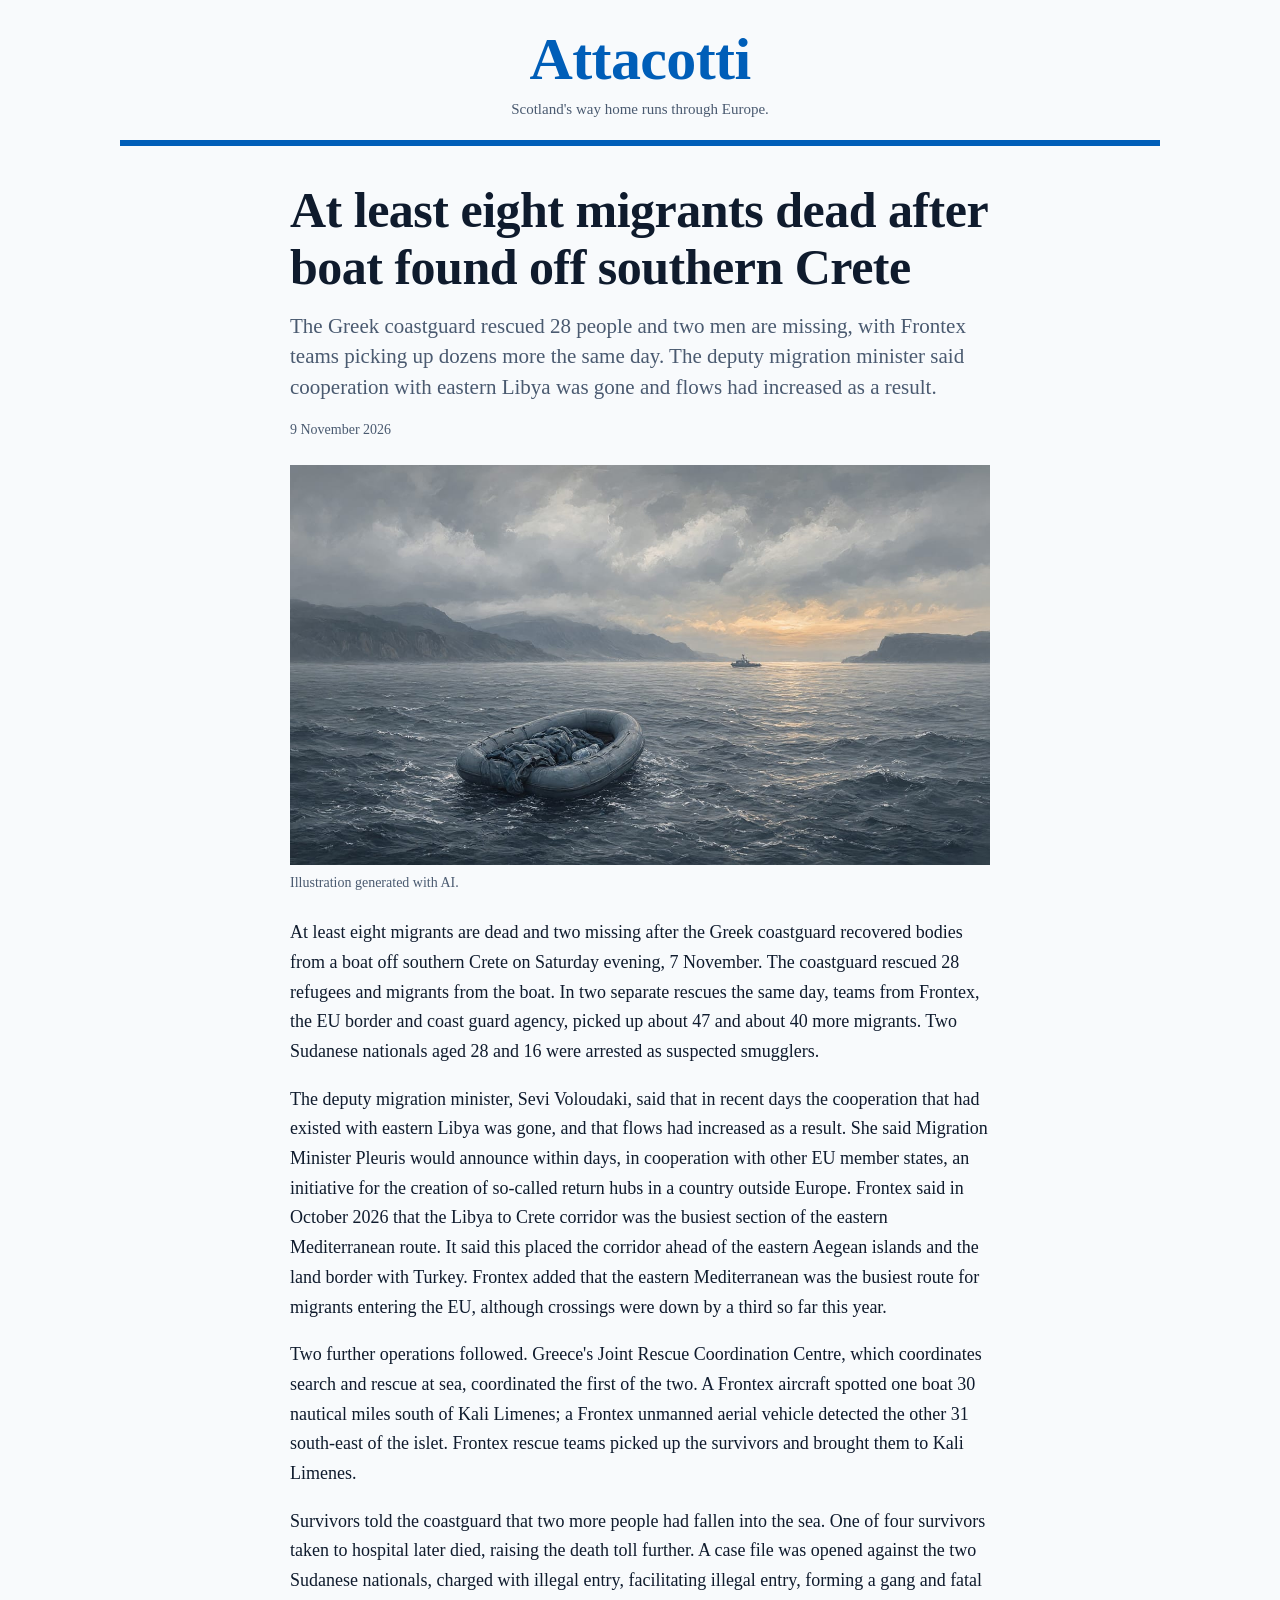
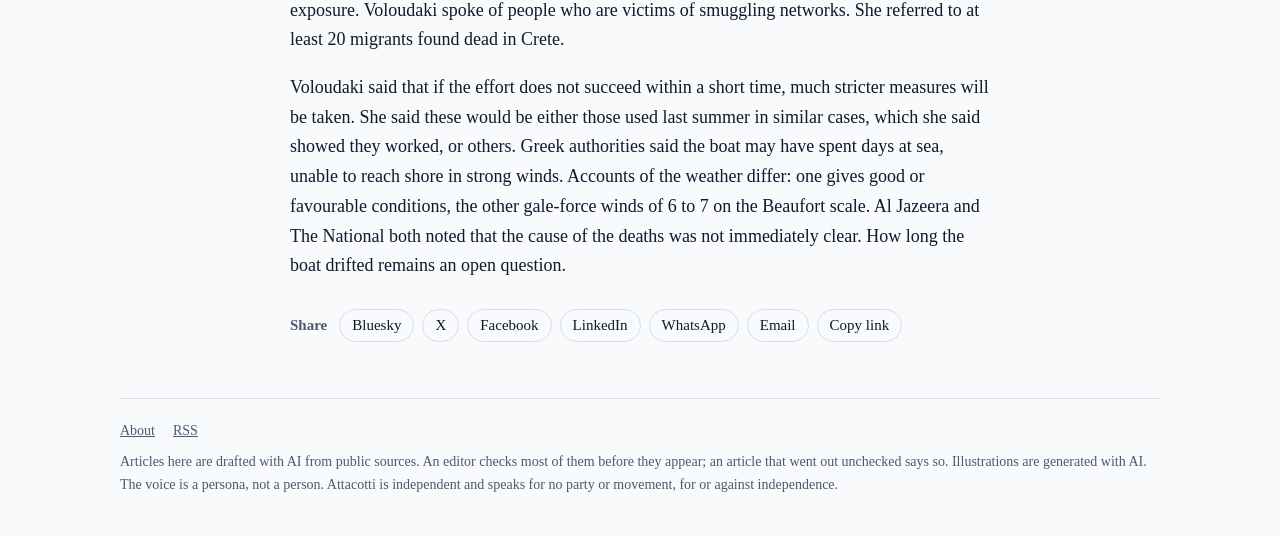
==== 2026/11/at-least-eight-migrants-dead-after-boat-found-off/index.html @ 4fd444da "Update site" ====
<!doctype html>
<html lang="en">
<head>
<meta charset="utf-8">
<meta name="viewport" content="width=device-width, initial-scale=1">
<title>At least eight migrants dead after boat found off southern Crete | Attacotti</title>
<meta name="description" content="The Greek coastguard rescued 28 people and two men are missing, with Frontex teams picking up dozens more the same day. The deputy migration minister said cooperation with eastern Libya was gone and flows had increased as a result.">
<link rel="canonical" href="https://news-officina.github.io/attacotti/2026/11/at-least-eight-migrants-dead-after-boat-found-off/">
<meta property="og:site_name" content="Attacotti">
<meta property="og:title" content="At least eight migrants dead after boat found off southern Crete">
<meta property="og:description" content="The Greek coastguard rescued 28 people and two men are missing, with Frontex teams picking up dozens more the same day. The deputy migration minister said cooperation with eastern Libya was gone and flows had increased as a result.">
<meta property="og:type" content="article">
<meta property="og:url" content="https://news-officina.github.io/attacotti/2026/11/at-least-eight-migrants-dead-after-boat-found-off/">
<meta property="og:image" content="https://news-officina.github.io/attacotti/images/977dd930-7183-41e3-8b31-c38ce11d03f6.jpg">
<meta property="og:image:type" content="image/jpeg">
<meta property="og:image:width" content="1344">
<meta property="og:image:height" content="768">
<meta property="og:image:alt" content="An empty drifting dinghy far from a distant coast under one warm band of light.">
<meta property="article:published_time" content="2026-11-09T13:55:37.851Z">
<meta property="article:modified_time" content="2026-11-09T13:55:37.851Z">
<meta name="twitter:card" content="summary_large_image">
<meta name="twitter:title" content="At least eight migrants dead after boat found off southern Crete">
<meta name="twitter:description" content="The Greek coastguard rescued 28 people and two men are missing, with Frontex teams picking up dozens more the same day. The deputy migration minister said cooperation with eastern Libya was gone and flows had increased as a result.">
<meta name="twitter:image" content="https://news-officina.github.io/attacotti/images/977dd930-7183-41e3-8b31-c38ce11d03f6.jpg">
<meta name="twitter:image:alt" content="An empty drifting dinghy far from a distant coast under one warm band of light.">
<link rel="stylesheet" href="../../../style.css">
<link rel="alternate" type="application/rss+xml" title="Attacotti" href="../../../feed.xml">
</head>
<body>
<div class="wrap">

<header class="masthead">
<a href="../../../"><p class="name">Attacotti</p></a>
<p class="tagline">Scotland's way home runs through Europe.</p>
</header>
<main><article class="article">

<h1>At least eight migrants dead after boat found off southern Crete</h1>
<p class="standfirst">The Greek coastguard rescued 28 people and two men are missing, with Frontex teams picking up dozens more the same day. The deputy migration minister said cooperation with eastern Libya was gone and flows had increased as a result.</p>
<time class="date" datetime="2026-11-09">9 November 2026</time>

<figure><img src="../../../images/977dd930-7183-41e3-8b31-c38ce11d03f6.jpg" alt="An empty drifting dinghy far from a distant coast under one warm band of light." width="1344" height="768"><figcaption>Illustration generated with AI.</figcaption></figure>
<p class="body">At least eight migrants are dead and two missing after the Greek coastguard recovered bodies from a boat off southern Crete on Saturday evening, 7 November. The coastguard rescued 28 refugees and migrants from the boat. In two separate rescues the same day, teams from Frontex, the EU border and coast guard agency, picked up about 47 and about 40 more migrants. Two Sudanese nationals aged 28 and 16 were arrested as suspected smugglers.</p>
<p class="body">The deputy migration minister, Sevi Voloudaki, said that in recent days the cooperation that had existed with eastern Libya was gone, and that flows had increased as a result. She said Migration Minister Pleuris would announce within days, in cooperation with other EU member states, an initiative for the creation of so-called return hubs in a country outside Europe. Frontex said in October 2026 that the Libya to Crete corridor was the busiest section of the eastern Mediterranean route. It said this placed the corridor ahead of the eastern Aegean islands and the land border with Turkey. Frontex added that the eastern Mediterranean was the busiest route for migrants entering the EU, although crossings were down by a third so far this year.</p>
<p class="body">Two further operations followed. Greece's Joint Rescue Coordination Centre, which coordinates search and rescue at sea, coordinated the first of the two. A Frontex aircraft spotted one boat 30 nautical miles south of Kali Limenes; a Frontex unmanned aerial vehicle detected the other 31 south-east of the islet. Frontex rescue teams picked up the survivors and brought them to Kali Limenes.</p>
<p class="body">Survivors told the coastguard that two more people had fallen into the sea. One of four survivors taken to hospital later died, raising the death toll further. A case file was opened against the two Sudanese nationals, charged with illegal entry, facilitating illegal entry, forming a gang and fatal exposure. Voloudaki spoke of people who are victims of smuggling networks. She referred to at least 20 migrants found dead in Crete.</p>
<p class="body">Voloudaki said that if the effort does not succeed within a short time, much stricter measures will be taken. She said these would be either those used last summer in similar cases, which she said showed they worked, or others. Greek authorities said the boat may have spent days at sea, unable to reach shore in strong winds. Accounts of the weather differ: one gives good or favourable conditions, the other gale-force winds of 6 to 7 on the Beaufort scale. Al Jazeera and The National both noted that the cause of the deaths was not immediately clear. How long the boat drifted remains an open question.</p>

<nav class="share" aria-label="Share this article" data-title="At least eight migrants dead after boat found off southern Crete" data-url="https://news-officina.github.io/attacotti/2026/11/at-least-eight-migrants-dead-after-boat-found-off/">
<span class="share-label">Share</span>
<button type="button" class="share-native" hidden>Share…</button>
<a href="https://bsky.app/intent/compose?text=At%20least%20eight%20migrants%20dead%20after%20boat%20found%20off%20southern%20Crete%20https%3A%2F%2Fnews-officina.github.io%2Fattacotti%2F2026%2F11%2Fat-least-eight-migrants-dead-after-boat-found-off%2F" target="_blank" rel="noopener noreferrer">Bluesky</a>
<a href="https://x.com/intent/post?text=At%20least%20eight%20migrants%20dead%20after%20boat%20found%20off%20southern%20Crete&amp;url=https%3A%2F%2Fnews-officina.github.io%2Fattacotti%2F2026%2F11%2Fat-least-eight-migrants-dead-after-boat-found-off%2F" target="_blank" rel="noopener noreferrer">X</a>
<a href="https://www.facebook.com/sharer/sharer.php?u=https%3A%2F%2Fnews-officina.github.io%2Fattacotti%2F2026%2F11%2Fat-least-eight-migrants-dead-after-boat-found-off%2F" target="_blank" rel="noopener noreferrer">Facebook</a>
<a href="https://www.linkedin.com/sharing/share-offsite/?url=https%3A%2F%2Fnews-officina.github.io%2Fattacotti%2F2026%2F11%2Fat-least-eight-migrants-dead-after-boat-found-off%2F" target="_blank" rel="noopener noreferrer">LinkedIn</a>
<a href="https://wa.me/?text=At%20least%20eight%20migrants%20dead%20after%20boat%20found%20off%20southern%20Crete%20https%3A%2F%2Fnews-officina.github.io%2Fattacotti%2F2026%2F11%2Fat-least-eight-migrants-dead-after-boat-found-off%2F" target="_blank" rel="noopener noreferrer">WhatsApp</a>
<a href="mailto:?subject=At%20least%20eight%20migrants%20dead%20after%20boat%20found%20off%20southern%20Crete&amp;body=The%20Greek%20coastguard%20rescued%2028%20people%20and%20two%20men%20are%20missing%2C%20with%20Frontex%20teams%20picking%20up%20dozens%20more%20the%20same%20day.%20The%20deputy%20migration%20minister%20said%20cooperation%20with%20eastern%20Libya%20was%20gone%20and%20flows%20had%20increased%20as%20a%20result.%0A%0Ahttps%3A%2F%2Fnews-officina.github.io%2Fattacotti%2F2026%2F11%2Fat-least-eight-migrants-dead-after-boat-found-off%2F">Email</a>
<button type="button" class="share-copy" hidden>Copy link</button>
</nav>
<script>
(function () {
  var row = document.querySelector(".share");
  if (!row) return;
  var url = row.getAttribute("data-url") || location.href;
  var title = row.getAttribute("data-title") || document.title;
  var own = row.querySelector(".share-native");
  var copy = row.querySelector(".share-copy");
  if (own && navigator.share) {
    own.hidden = false;
    own.onclick = function () { navigator.share({ title: title, url: url }).catch(function () {}); };
  }
  if (copy && navigator.clipboard) {
    copy.hidden = false;
    copy.onclick = function () {
      navigator.clipboard.writeText(url).then(function () {
        copy.textContent = "Link copied";
        setTimeout(function () { copy.textContent = "Copy link"; }, 2000);
      });
    };
  }
})();
</script>
</article></main>
<footer>
<nav><a href="../../../about/">About</a><a href="../../../feed.xml">RSS</a></nav>
<div>Articles here are drafted with AI from public sources. An editor checks most of them before they appear; an article that went out unchecked says so. Illustrations are generated with AI. The voice is a persona, not a person. Attacotti is independent and speaks for no party or movement, for or against independence.</div>
</footer>
</div>
</body>
</html>
---- style.css ----
:root {
  --paper: #f8fafc;
  --ink: #0f1b2d;
  --muted: #4a5a70;
  --rule: #d3dce8;
  --accent: #005EB8;
  --heading: 'Scotch Display', 'Miller Display', Georgia, 'Times New Roman', serif;
  --body: Charter, 'Iowan Old Style', Georgia, serif;
}
@media (prefers-color-scheme: dark) {
  :root {
    --paper: #0b1626;
    --ink: #e8eef6;
    --muted: #a7b4c6;
    --rule: #22324a;
    --accent: #7db7f0;
  }
}
* { box-sizing: border-box; }
html { -webkit-text-size-adjust: 100%; }
body { margin: 0; background: var(--paper); color: var(--ink); font: 18px/1.65 var(--body); }
a { color: inherit; }
img { display: block; max-width: 100%; height: auto; }
.wrap { width: 100%; max-width: 1080px; margin: 0 auto; padding: 0 20px; }
.kicker { margin: 0 0 6px; font-size: 13px; font-weight: 700; letter-spacing: 0.06em; text-transform: uppercase; color: var(--accent); }
.banner { display: block; width: 100%; height: auto; aspect-ratio: 4 / 1; object-fit: cover; margin-top: 16px; border-radius: 4px; }
.masthead { padding: 28px 0 18px; border-bottom: 6px solid var(--accent); text-align: center; }
.masthead a { text-decoration: none; }
.name { margin: 0; font: 700 clamp(34px, 7vw, 60px)/1.05 var(--heading); letter-spacing: -0.01em; color: var(--accent); }
.tagline { margin: 6px 0 0; font-size: 15px; color: var(--muted); }
h1, h2, h3 { font-family: var(--heading); font-weight: 700; line-height: 1.15; }
.lead { display: grid; gap: 24px; padding: 32px 0; border-bottom: 1px solid var(--rule); }
.lead-text { align-self: center; }
.lead h2 { margin: 0 0 12px; font-size: clamp(30px, 5vw, 46px); letter-spacing: -0.01em; }
.lead p { margin: 0; color: var(--muted); }
.stories { display: grid; gap: 0 32px; padding-bottom: 24px; }
.story { padding: 24px 0; border-bottom: 1px solid var(--rule); }
.story img { margin-bottom: 12px; }
.story h3 { margin: 0 0 8px; font-size: 23px; }
.story p { margin: 0; font-size: 16px; line-height: 1.5; color: var(--muted); }
.lead a, .story a { text-decoration: none; }
.lead a:hover, .story a:hover { text-decoration: underline; text-decoration-thickness: 2px; text-underline-offset: 4px; }
.date { display: block; margin-top: 10px; font-size: 14px; color: var(--muted); }
.article { max-width: 700px; margin: 0 auto; padding: 36px 0 24px; }
.article h1 { margin: 0 0 14px; font-size: clamp(32px, 6vw, 50px); letter-spacing: -0.01em; }
.standfirst { margin: 0 0 16px; font-size: 21px; line-height: 1.45; color: var(--muted); }
.article figure { margin: 24px 0; }
.article figcaption { margin-top: 6px; font-size: 14px; color: var(--muted); }
.image-note { margin: 4px 0; font-size: 12px; color: var(--muted); }
.article h2 { margin: 34px 0 10px; font-size: 24px; }
.correction { margin: 0 0 20px; padding: 12px 14px; border-left: 4px solid var(--accent); font-size: 16px; line-height: 1.5; }
.unreviewed { margin: 28px 0 0; padding-top: 12px; border-top: 1px solid var(--rule); font-size: 14px; line-height: 1.5; color: var(--muted); }
.article p.body { margin: 0 0 18px; }
.share { display: flex; flex-wrap: wrap; align-items: center; gap: 8px; margin: 28px 0 0; font-size: 15px; line-height: 1.4; }
.share-label { margin-right: 4px; font-weight: 700; color: var(--muted); }
.share a, .share button { padding: 5px 12px; border: 1px solid var(--rule); border-radius: 999px; background: none; color: var(--ink); font: inherit; text-decoration: none; cursor: pointer; }
.share a:hover, .share button:hover { border-color: var(--accent); color: var(--accent); }
.share [hidden] { display: none; }
button:focus-visible { outline: 2px solid var(--accent); outline-offset: 3px; }
.page { max-width: 700px; margin: 0 auto; padding: 36px 0; }
.page h1 { margin: 0 0 16px; font-size: 38px; }
footer { margin-top: 32px; padding: 20px 0 40px; border-top: 1px solid var(--rule); font-size: 14px; color: var(--muted); }
footer nav { display: flex; gap: 18px; flex-wrap: wrap; margin-bottom: 8px; }
a:focus-visible { outline: 2px solid var(--accent); outline-offset: 3px; }
@media (min-width: 760px) {
  .lead.has-image { grid-template-columns: 3fr 2fr; }
  .stories { grid-template-columns: repeat(2, 1fr); }
}
@media (min-width: 1000px) { .stories { grid-template-columns: repeat(3, 1fr); } }
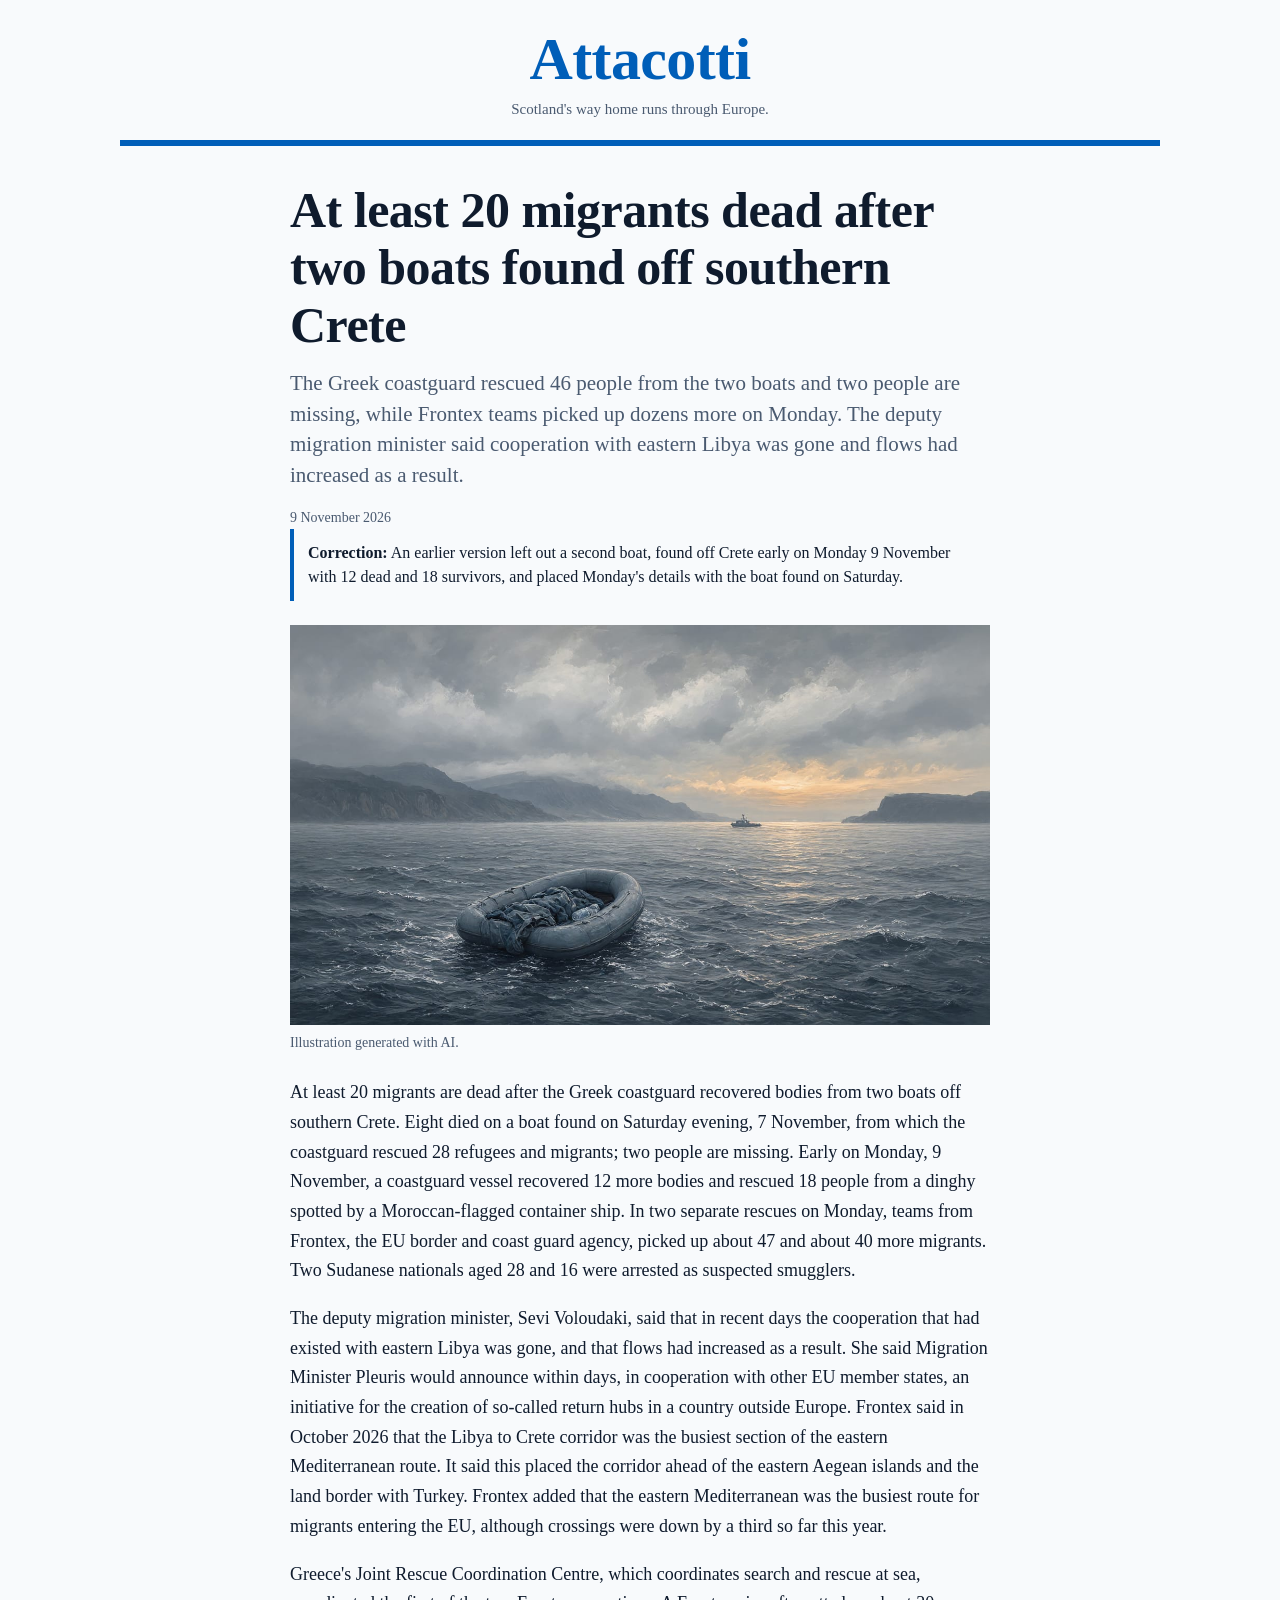
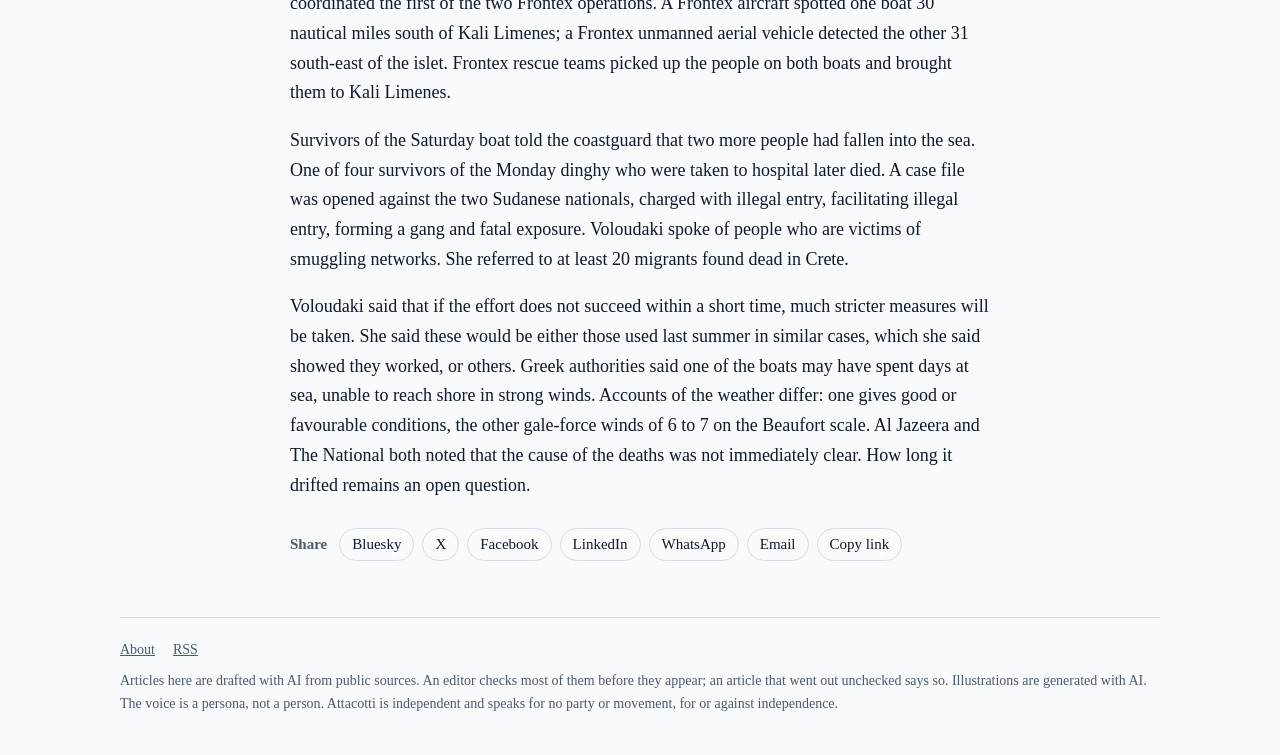
==== commit 646d8c80: "Update site" ====
--- a/2026/11/at-least-eight-migrants-dead-after-boat-found-off/index.html
+++ b/2026/11/at-least-eight-migrants-dead-after-boat-found-off/index.html
@@ -3,12 +3,12 @@
 <head>
 <meta charset="utf-8">
 <meta name="viewport" content="width=device-width, initial-scale=1">
-<title>At least eight migrants dead after boat found off southern Crete | Attacotti</title>
-<meta name="description" content="The Greek coastguard rescued 28 people and two men are missing, with Frontex teams picking up dozens more the same day. The deputy migration minister said cooperation with eastern Libya was gone and flows had increased as a result.">
+<title>At least 20 migrants dead after two boats found off southern Crete | Attacotti</title>
+<meta name="description" content="The Greek coastguard rescued 46 people from the two boats and two people are missing, while Frontex teams picked up dozens more on Monday. The deputy migration minister said cooperation with eastern Libya was gone and flows had increased as a result.">
 <link rel="canonical" href="https://news-officina.github.io/attacotti/2026/11/at-least-eight-migrants-dead-after-boat-found-off/">
 <meta property="og:site_name" content="Attacotti">
-<meta property="og:title" content="At least eight migrants dead after boat found off southern Crete">
-<meta property="og:description" content="The Greek coastguard rescued 28 people and two men are missing, with Frontex teams picking up dozens more the same day. The deputy migration minister said cooperation with eastern Libya was gone and flows had increased as a result.">
+<meta property="og:title" content="At least 20 migrants dead after two boats found off southern Crete">
+<meta property="og:description" content="The Greek coastguard rescued 46 people from the two boats and two people are missing, while Frontex teams picked up dozens more on Monday. The deputy migration minister said cooperation with eastern Libya was gone and flows had increased as a result.">
 <meta property="og:type" content="article">
 <meta property="og:url" content="https://news-officina.github.io/attacotti/2026/11/at-least-eight-migrants-dead-after-boat-found-off/">
 <meta property="og:image" content="https://news-officina.github.io/attacotti/images/977dd930-7183-41e3-8b31-c38ce11d03f6.jpg">
@@ -17,10 +17,10 @@
 <meta property="og:image:height" content="768">
 <meta property="og:image:alt" content="An empty drifting dinghy far from a distant coast under one warm band of light.">
 <meta property="article:published_time" content="2026-11-09T13:55:37.851Z">
-<meta property="article:modified_time" content="2026-11-09T13:55:37.851Z">
+<meta property="article:modified_time" content="2026-11-09T23:15:58.625Z">
 <meta name="twitter:card" content="summary_large_image">
-<meta name="twitter:title" content="At least eight migrants dead after boat found off southern Crete">
-<meta name="twitter:description" content="The Greek coastguard rescued 28 people and two men are missing, with Frontex teams picking up dozens more the same day. The deputy migration minister said cooperation with eastern Libya was gone and flows had increased as a result.">
+<meta name="twitter:title" content="At least 20 migrants dead after two boats found off southern Crete">
+<meta name="twitter:description" content="The Greek coastguard rescued 46 people from the two boats and two people are missing, while Frontex teams picked up dozens more on Monday. The deputy migration minister said cooperation with eastern Libya was gone and flows had increased as a result.">
 <meta name="twitter:image" content="https://news-officina.github.io/attacotti/images/977dd930-7183-41e3-8b31-c38ce11d03f6.jpg">
 <meta name="twitter:image:alt" content="An empty drifting dinghy far from a distant coast under one warm band of light.">
 <link rel="stylesheet" href="../../../style.css">
@@ -35,26 +35,26 @@
 </header>
 <main><article class="article">
 
-<h1>At least eight migrants dead after boat found off southern Crete</h1>
-<p class="standfirst">The Greek coastguard rescued 28 people and two men are missing, with Frontex teams picking up dozens more the same day. The deputy migration minister said cooperation with eastern Libya was gone and flows had increased as a result.</p>
+<h1>At least 20 migrants dead after two boats found off southern Crete</h1>
+<p class="standfirst">The Greek coastguard rescued 46 people from the two boats and two people are missing, while Frontex teams picked up dozens more on Monday. The deputy migration minister said cooperation with eastern Libya was gone and flows had increased as a result.</p>
 <time class="date" datetime="2026-11-09">9 November 2026</time>
+<p class="correction"><strong>Correction:</strong> An earlier version left out a second boat, found off Crete early on Monday 9 November with 12 dead and 18 survivors, and placed Monday's details with the boat found on Saturday.</p>
+<figure><img src="../../../images/977dd930-7183-41e3-8b31-c38ce11d03f6.jpg" alt="An empty drifting dinghy far from a distant coast under one warm band of light." width="1344" height="768"><figcaption>Illustration generated with AI.</figcaption></figure>
+<p class="body">At least 20 migrants are dead after the Greek coastguard recovered bodies from two boats off southern Crete. Eight died on a boat found on Saturday evening, 7 November, from which the coastguard rescued 28 refugees and migrants; two people are missing. Early on Monday, 9 November, a coastguard vessel recovered 12 more bodies and rescued 18 people from a dinghy spotted by a Moroccan-flagged container ship. In two separate rescues on Monday, teams from Frontex, the EU border and coast guard agency, picked up about 47 and about 40 more migrants. Two Sudanese nationals aged 28 and 16 were arrested as suspected smugglers.</p>
+<p class="body">The deputy migration minister, Sevi Voloudaki, said that in recent days the cooperation that had existed with eastern Libya was gone, and that flows had increased as a result. She said Migration Minister Pleuris would announce within days, in cooperation with other EU member states, an initiative for the creation of so-called return hubs in a country outside Europe. Frontex said in October 2026 that the Libya to Crete corridor was the busiest section of the eastern Mediterranean route. It said this placed the corridor ahead of the eastern Aegean islands and the land border with Turkey. Frontex added that the eastern Mediterranean was the busiest route for migrants entering the EU, although crossings were down by a third so far this year.</p>
+<p class="body">Greece's Joint Rescue Coordination Centre, which coordinates search and rescue at sea, coordinated the first of the two Frontex operations. A Frontex aircraft spotted one boat 30 nautical miles south of Kali Limenes; a Frontex unmanned aerial vehicle detected the other 31 south-east of the islet. Frontex rescue teams picked up the people on both boats and brought them to Kali Limenes.</p>
+<p class="body">Survivors of the Saturday boat told the coastguard that two more people had fallen into the sea. One of four survivors of the Monday dinghy who were taken to hospital later died. A case file was opened against the two Sudanese nationals, charged with illegal entry, facilitating illegal entry, forming a gang and fatal exposure. Voloudaki spoke of people who are victims of smuggling networks. She referred to at least 20 migrants found dead in Crete.</p>
+<p class="body">Voloudaki said that if the effort does not succeed within a short time, much stricter measures will be taken. She said these would be either those used last summer in similar cases, which she said showed they worked, or others. Greek authorities said one of the boats may have spent days at sea, unable to reach shore in strong winds. Accounts of the weather differ: one gives good or favourable conditions, the other gale-force winds of 6 to 7 on the Beaufort scale. Al Jazeera and The National both noted that the cause of the deaths was not immediately clear. How long it drifted remains an open question.</p>
 
-<figure><img src="../../../images/977dd930-7183-41e3-8b31-c38ce11d03f6.jpg" alt="An empty drifting dinghy far from a distant coast under one warm band of light." width="1344" height="768"><figcaption>Illustration generated with AI.</figcaption></figure>
-<p class="body">At least eight migrants are dead and two missing after the Greek coastguard recovered bodies from a boat off southern Crete on Saturday evening, 7 November. The coastguard rescued 28 refugees and migrants from the boat. In two separate rescues the same day, teams from Frontex, the EU border and coast guard agency, picked up about 47 and about 40 more migrants. Two Sudanese nationals aged 28 and 16 were arrested as suspected smugglers.</p>
-<p class="body">The deputy migration minister, Sevi Voloudaki, said that in recent days the cooperation that had existed with eastern Libya was gone, and that flows had increased as a result. She said Migration Minister Pleuris would announce within days, in cooperation with other EU member states, an initiative for the creation of so-called return hubs in a country outside Europe. Frontex said in October 2026 that the Libya to Crete corridor was the busiest section of the eastern Mediterranean route. It said this placed the corridor ahead of the eastern Aegean islands and the land border with Turkey. Frontex added that the eastern Mediterranean was the busiest route for migrants entering the EU, although crossings were down by a third so far this year.</p>
-<p class="body">Two further operations followed. Greece's Joint Rescue Coordination Centre, which coordinates search and rescue at sea, coordinated the first of the two. A Frontex aircraft spotted one boat 30 nautical miles south of Kali Limenes; a Frontex unmanned aerial vehicle detected the other 31 south-east of the islet. Frontex rescue teams picked up the survivors and brought them to Kali Limenes.</p>
-<p class="body">Survivors told the coastguard that two more people had fallen into the sea. One of four survivors taken to hospital later died, raising the death toll further. A case file was opened against the two Sudanese nationals, charged with illegal entry, facilitating illegal entry, forming a gang and fatal exposure. Voloudaki spoke of people who are victims of smuggling networks. She referred to at least 20 migrants found dead in Crete.</p>
-<p class="body">Voloudaki said that if the effort does not succeed within a short time, much stricter measures will be taken. She said these would be either those used last summer in similar cases, which she said showed they worked, or others. Greek authorities said the boat may have spent days at sea, unable to reach shore in strong winds. Accounts of the weather differ: one gives good or favourable conditions, the other gale-force winds of 6 to 7 on the Beaufort scale. Al Jazeera and The National both noted that the cause of the deaths was not immediately clear. How long the boat drifted remains an open question.</p>
-
-<nav class="share" aria-label="Share this article" data-title="At least eight migrants dead after boat found off southern Crete" data-url="https://news-officina.github.io/attacotti/2026/11/at-least-eight-migrants-dead-after-boat-found-off/">
+<nav class="share" aria-label="Share this article" data-title="At least 20 migrants dead after two boats found off southern Crete" data-url="https://news-officina.github.io/attacotti/2026/11/at-least-eight-migrants-dead-after-boat-found-off/">
 <span class="share-label">Share</span>
 <button type="button" class="share-native" hidden>Share…</button>
-<a href="https://bsky.app/intent/compose?text=At%20least%20eight%20migrants%20dead%20after%20boat%20found%20off%20southern%20Crete%20https%3A%2F%2Fnews-officina.github.io%2Fattacotti%2F2026%2F11%2Fat-least-eight-migrants-dead-after-boat-found-off%2F" target="_blank" rel="noopener noreferrer">Bluesky</a>
-<a href="https://x.com/intent/post?text=At%20least%20eight%20migrants%20dead%20after%20boat%20found%20off%20southern%20Crete&amp;url=https%3A%2F%2Fnews-officina.github.io%2Fattacotti%2F2026%2F11%2Fat-least-eight-migrants-dead-after-boat-found-off%2F" target="_blank" rel="noopener noreferrer">X</a>
+<a href="https://bsky.app/intent/compose?text=At%20least%2020%20migrants%20dead%20after%20two%20boats%20found%20off%20southern%20Crete%20https%3A%2F%2Fnews-officina.github.io%2Fattacotti%2F2026%2F11%2Fat-least-eight-migrants-dead-after-boat-found-off%2F" target="_blank" rel="noopener noreferrer">Bluesky</a>
+<a href="https://x.com/intent/post?text=At%20least%2020%20migrants%20dead%20after%20two%20boats%20found%20off%20southern%20Crete&amp;url=https%3A%2F%2Fnews-officina.github.io%2Fattacotti%2F2026%2F11%2Fat-least-eight-migrants-dead-after-boat-found-off%2F" target="_blank" rel="noopener noreferrer">X</a>
 <a href="https://www.facebook.com/sharer/sharer.php?u=https%3A%2F%2Fnews-officina.github.io%2Fattacotti%2F2026%2F11%2Fat-least-eight-migrants-dead-after-boat-found-off%2F" target="_blank" rel="noopener noreferrer">Facebook</a>
 <a href="https://www.linkedin.com/sharing/share-offsite/?url=https%3A%2F%2Fnews-officina.github.io%2Fattacotti%2F2026%2F11%2Fat-least-eight-migrants-dead-after-boat-found-off%2F" target="_blank" rel="noopener noreferrer">LinkedIn</a>
-<a href="https://wa.me/?text=At%20least%20eight%20migrants%20dead%20after%20boat%20found%20off%20southern%20Crete%20https%3A%2F%2Fnews-officina.github.io%2Fattacotti%2F2026%2F11%2Fat-least-eight-migrants-dead-after-boat-found-off%2F" target="_blank" rel="noopener noreferrer">WhatsApp</a>
-<a href="mailto:?subject=At%20least%20eight%20migrants%20dead%20after%20boat%20found%20off%20southern%20Crete&amp;body=The%20Greek%20coastguard%20rescued%2028%20people%20and%20two%20men%20are%20missing%2C%20with%20Frontex%20teams%20picking%20up%20dozens%20more%20the%20same%20day.%20The%20deputy%20migration%20minister%20said%20cooperation%20with%20eastern%20Libya%20was%20gone%20and%20flows%20had%20increased%20as%20a%20result.%0A%0Ahttps%3A%2F%2Fnews-officina.github.io%2Fattacotti%2F2026%2F11%2Fat-least-eight-migrants-dead-after-boat-found-off%2F">Email</a>
+<a href="https://wa.me/?text=At%20least%2020%20migrants%20dead%20after%20two%20boats%20found%20off%20southern%20Crete%20https%3A%2F%2Fnews-officina.github.io%2Fattacotti%2F2026%2F11%2Fat-least-eight-migrants-dead-after-boat-found-off%2F" target="_blank" rel="noopener noreferrer">WhatsApp</a>
+<a href="mailto:?subject=At%20least%2020%20migrants%20dead%20after%20two%20boats%20found%20off%20southern%20Crete&amp;body=The%20Greek%20coastguard%20rescued%2046%20people%20from%20the%20two%20boats%20and%20two%20people%20are%20missing%2C%20while%20Frontex%20teams%20picked%20up%20dozens%20more%20on%20Monday.%20The%20deputy%20migration%20minister%20said%20cooperation%20with%20eastern%20Libya%20was%20gone%20and%20flows%20had%20increased%20as%20a%20result.%0A%0Ahttps%3A%2F%2Fnews-officina.github.io%2Fattacotti%2F2026%2F11%2Fat-least-eight-migrants-dead-after-boat-found-off%2F">Email</a>
 <button type="button" class="share-copy" hidden>Copy link</button>
 </nav>
 <script>
